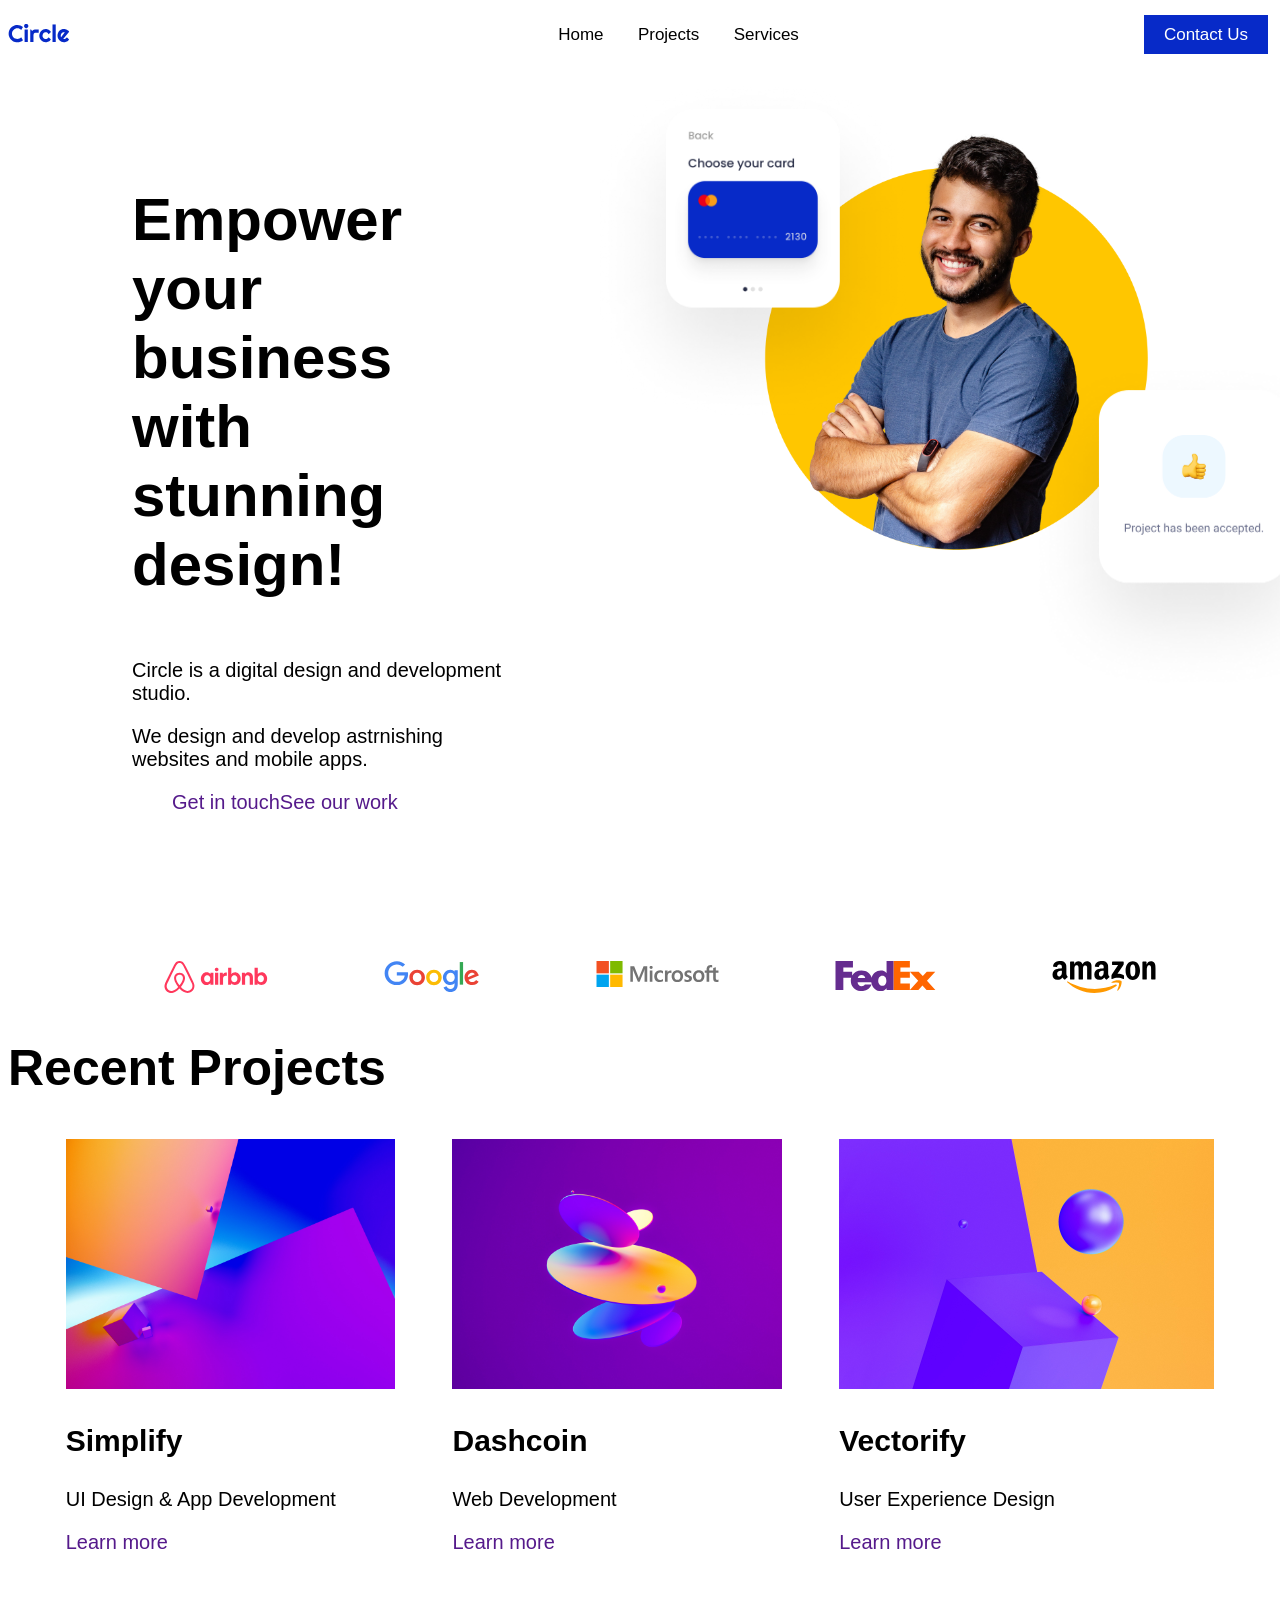
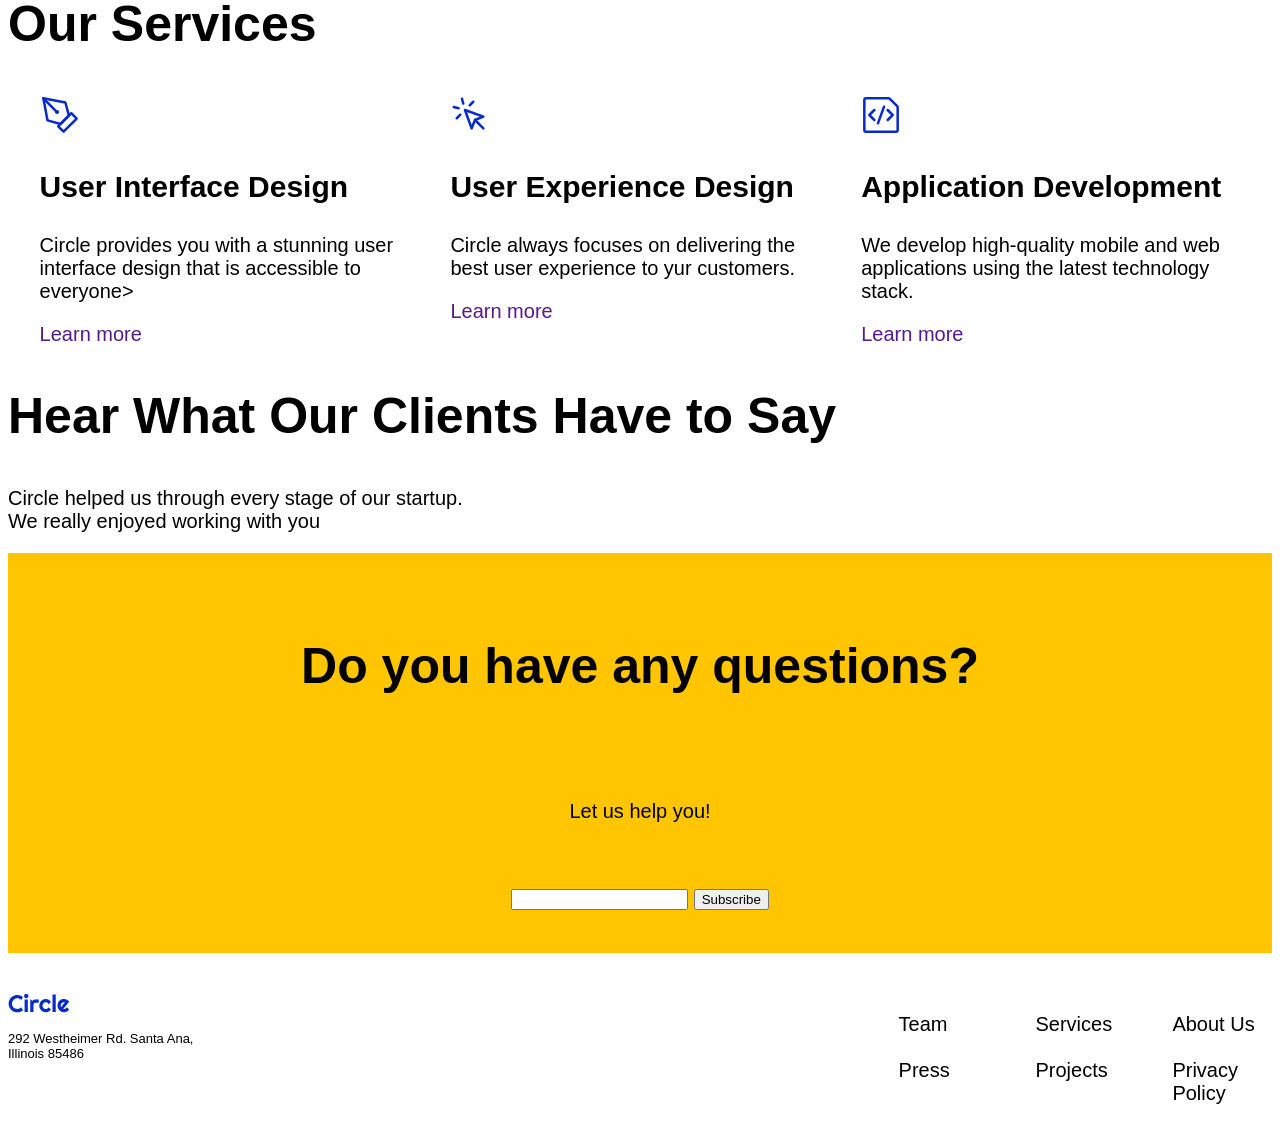
==== index.html @ 4bfaadad "repo early project" ====
<!doctype html>
<html lang="en">
  <head>
    <meta charset="UTF-8" />
    <meta name="viewport" content="width=device-width, initial-scale=1.0" />
    <title>Early Project</title>
    <link rel="stylesheet" href="style.css" />
  </head>
  <body>
    <header>
      <article class="logo">
        <object
          type="image/svg+xml"
          data="./logos-20260406T084312Z-1-001/logos/circle.svg"
          alt="Circle"
        ></object>
      </article>
      <article>
        <nav>
          <ul>
            <li>Home</li>
            <li>Projects</li>
            <li>Services</li>
          </ul>
        </nav>
      </article>
      <article>
        <a href="">Contact Us</a>
      </article>
    </header>
    <div id="hero">
      <section class="text">
        <article>
          <h1>Empower your business with stunning design!</h1>
          <p>Circle is a digital design and development studio.</p>
          <p>We design and develop astrnishing websites and mobile apps.</p>
        </article>
        <ul>
          <li><a href="">Get in touch</a></li>
          <li><a href="">See our work</a></li>
        </ul>
      </section>
      <section id="hero-images">
        <!--Two of the hero images will be edited inside this block with absolute value-->
        <img
          id="dude"
          src="./hero-section-20260406T084312Z-1-001/hero-section/hero-image.png"
        />
        <img
          id="card-1"
          src="./hero-section-20260406T084312Z-1-001/hero-section/card-1.png"
        />
        <img
          id="card-2"
          src="./hero-section-20260406T084312Z-1-001/hero-section/card-2.png"
        />
      </section>
    </div>
    <div id="logos">
      <ul>
        <li>
          <object
            type="image/svg+xml"
            data="./logos-20260406T084312Z-1-001/logos/airbnb-logo.svg"
            alt="airbnb"
          ></object>
        </li>
        <li>
          <object
            type="image/svg+xml"
            data="./logos-20260406T084312Z-1-001/logos/google-logo.svg"
            alt="google"
          ></object>
        </li>
        <li>
          <object
            type="image/svg+xml"
            data="./logos-20260406T084312Z-1-001/logos/microsoft-logo.svg"
            alt="Microsoft"
          ></object>
        </li>
        <li>
          <object
            type="image/svg+xml"
            data="./logos-20260406T084312Z-1-001/logos/fedex-logo.svg"
            alt="FedEx"
          ></object>
        </li>
        <li>
          <object
            type="image/svg+xml"
            data="./logos-20260406T084312Z-1-001/logos/amazon-logo.svg"
            alt="Amazon"
          ></object>
        </li>
      </ul>
    </div>
    <div id="projects">
      <h2>Recent Projects</h2>
      <section>
        <article>
          <img
            src="projects-section-20260406T084314Z-1-001/projects-section/1.jpg"
          />
          <h3>Simplify</h3>
          <p>UI Design & App Development</p>
          <a href="">Learn more</a>
        </article>
        <article>
          <img
            src="projects-section-20260406T084314Z-1-001/projects-section/2.jpg"
          />
          <h3>Dashcoin</h3>
          <p>Web Development</p>
          <a href="">Learn more</a>
        </article>
        <article>
          <img
            src="projects-section-20260406T084314Z-1-001/projects-section/3.jpg"
          />
          <h3>Vectorify</h3>
          <p>User Experience Design</p>
          <a href="">Learn more</a>
        </article>
      </section>
    </div>

    <div id="services">
      <h2>Our Services</h2>
      <section>
        <article>
          <object
            type="image/svg+xml"
            data="./services-section-20260406T084315Z-1-001/services-section/icons/1.svg"
          ></object>
          <h3>User Interface Design</h3>
          <p>
            Circle provides you with a stunning user interface design that is
            accessible to everyone>
          </p>
          <a href="">Learn more</a>
        </article>
        <article>
          <object
            type="image/svg+xml"
            data="./services-section-20260406T084315Z-1-001/services-section/icons/2.svg"
          ></object>
          <h3>User Experience Design</h3>
          <p>
            Circle always focuses on delivering the best user experience to yur
            customers.
          </p>
          <a href="">Learn more</a>
        </article>
        <article>
          <object
            type="image/svg+xml"
            data="./services-section-20260406T084315Z-1-001/services-section/icons/3.svg"
          ></object>
          <h3>Application Development</h3>
          <p>
            We develop high-quality mobile and web applications using the latest
            technology stack.
          </p>
          <a href="">Learn more</a>
        </article>
      </section>
    </div>
    <div id="testimonial">
      <h2>Hear What Our Clients Have to Say</h2>
      <p>
        Circle helped us through every stage of our startup. <br />We really
        enjoyed working with you
      </p>
    </div>
    <div id="newsletter">
      <h2>Do you have any questions?</h2>
      <p>Let us help you!</p>
      <div class="subscribe">
        <form action="#" method="post">
          <input type="email" placehlder=" introduce tu email" />
          <button id="btn-subscribe">Subscribe</button>
        </form>
      </div>
    </div>
    <footer>
      <section>
        <object
          type="image/svg+xml"
          data="./logos-20260406T084312Z-1-001/logos/circle.svg"
          alt="Circle"
        ></object>
        <p>292 Westheimer Rd. Santa Ana,<br />Illinois 85486</p>
      </section>
      <ul>
        <li>Team</li>
        <li>Services</li>
        <li>About Us</li>
        <li>Press</li>
        <li>Projects</li>
        <li>Privacy Policy</li>
      </ul>
    </footer>
  </body>
</html>
---- style.css ----
html,
body {
  font-family: Arial, Helvetica, sans-serif;
  font-size: 20px;
}

h1,
h2,
h3,
h4 {
  font-weight: bold;
}
h2 {
  font-size: 50px;
}
h1 {
  font-size: 60px;
}
h3 {
  font-size: 30px;
}
h4 {
  font-size: 24px;
}
a {
  text-decoration: none;
  white-space: nowrap;
}
header {
  align-items: center;
  width: 100vw;
  display: flex;
  flex-direction: row;
  justify-content: space-between;
  font-size: 17px;
}
header nav ul {
  display: flex;
  list-style: none;
  justify-content: space-evenly;
}
header a {
  padding: 10px 20px;
  margin-right: 20px;
  background-color: #072ac8;

  color: #fff;
}
header li {
  padding: 0 10%;
}
#hero {
  margin-top: 5%;
  display: grid;
  justify-content: space-evenly;
  justify-items: center;
  grid-template-columns: 1fr 1fr;
}
#hero .text {

}
#hero ul {
  text-decoration: none;
  display: grid;
  grid-template-columns: 1fr 1fr 2fr;
  list-style: none;
}
#hero li {
  text-decoration: none;
}
#hero section {
  width: 30vw;
}
#hero-images {
  width: 100%;
  display: inline-block;
  position: relative;
  max-width: 561px;
  aspect-ratio: 561/626;
}
#dude {
  width: 100%;
}
#card-1 {
  padding: 0;
  margin: 0;
  top: -5%;
  left: -30%;
  width: 90%;
  position: absolute;
  transform: translate(-20%, -10%);
}
#card-2 {
  padding: 0;
  margin: 0;
  top: 60%;
  left: 85%;
  width: 90%;
  position: absolute;
  transform: translate(-20%, -10%);
}
#logos {
  margin-top: 10%;
}
#logos ul {
  display: flex;
  justify-content: space-evenly;
  list-style: none;
}
footer p {
  font-size: 13px;
  font-weight: 10px;
}
#projects section,
#services section {
  display: flex;
  justify-content: space-evenly;
}
#projects article,
#services article {
  max-width: 30%;
}
#newsletter {
  height: 400px;
  text-align: center;
  background-color: #ffc600;
  display: flex;
  flex-direction: column;
  justify-content: space-evenly;
}
footer {
    padding-top: 40px;
  display: flex;
  justify-content: space-between;
}
footer ul {
  display: grid;
  list-style: none;
  grid-template-columns: 1fr 1fr 1fr;
  gap: 10%;
  grid-template-rows: 1fr 1fr;
}
#projects img {
  width: 100%;
  height: 250px;
}
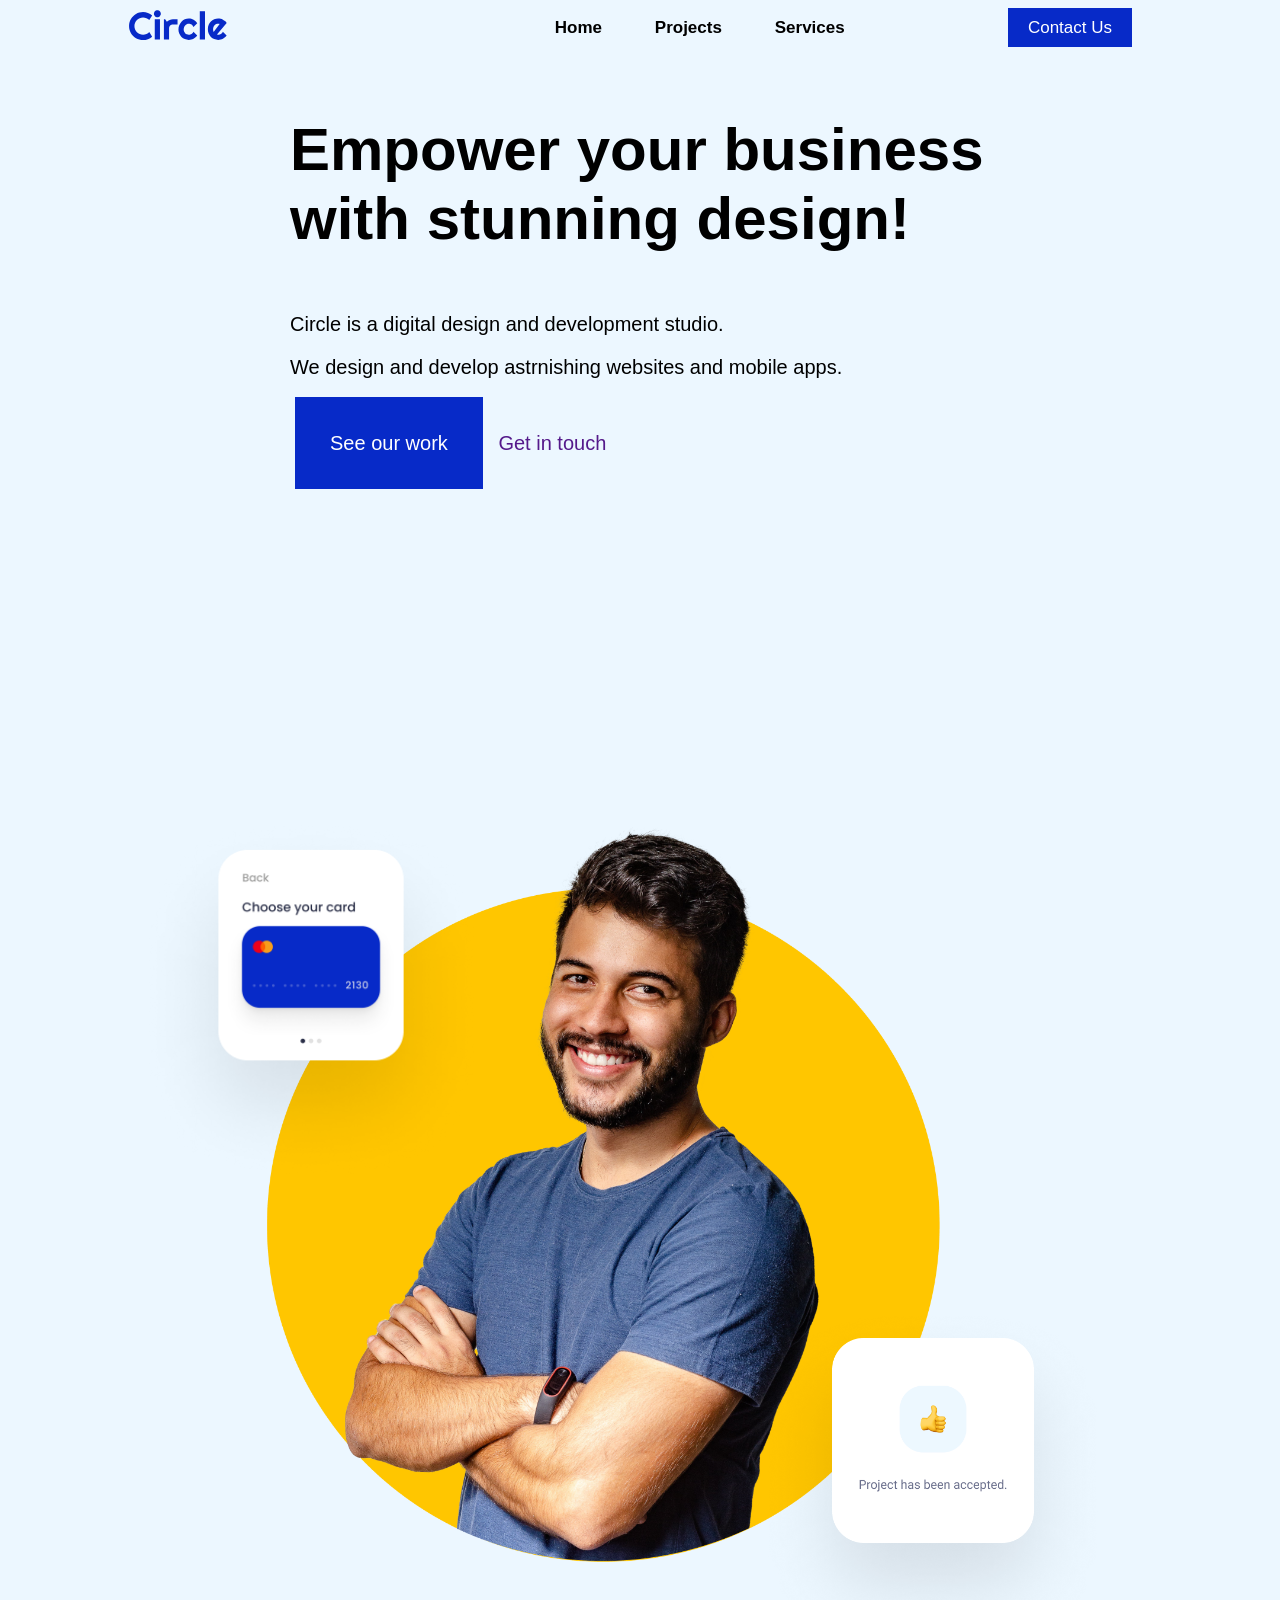
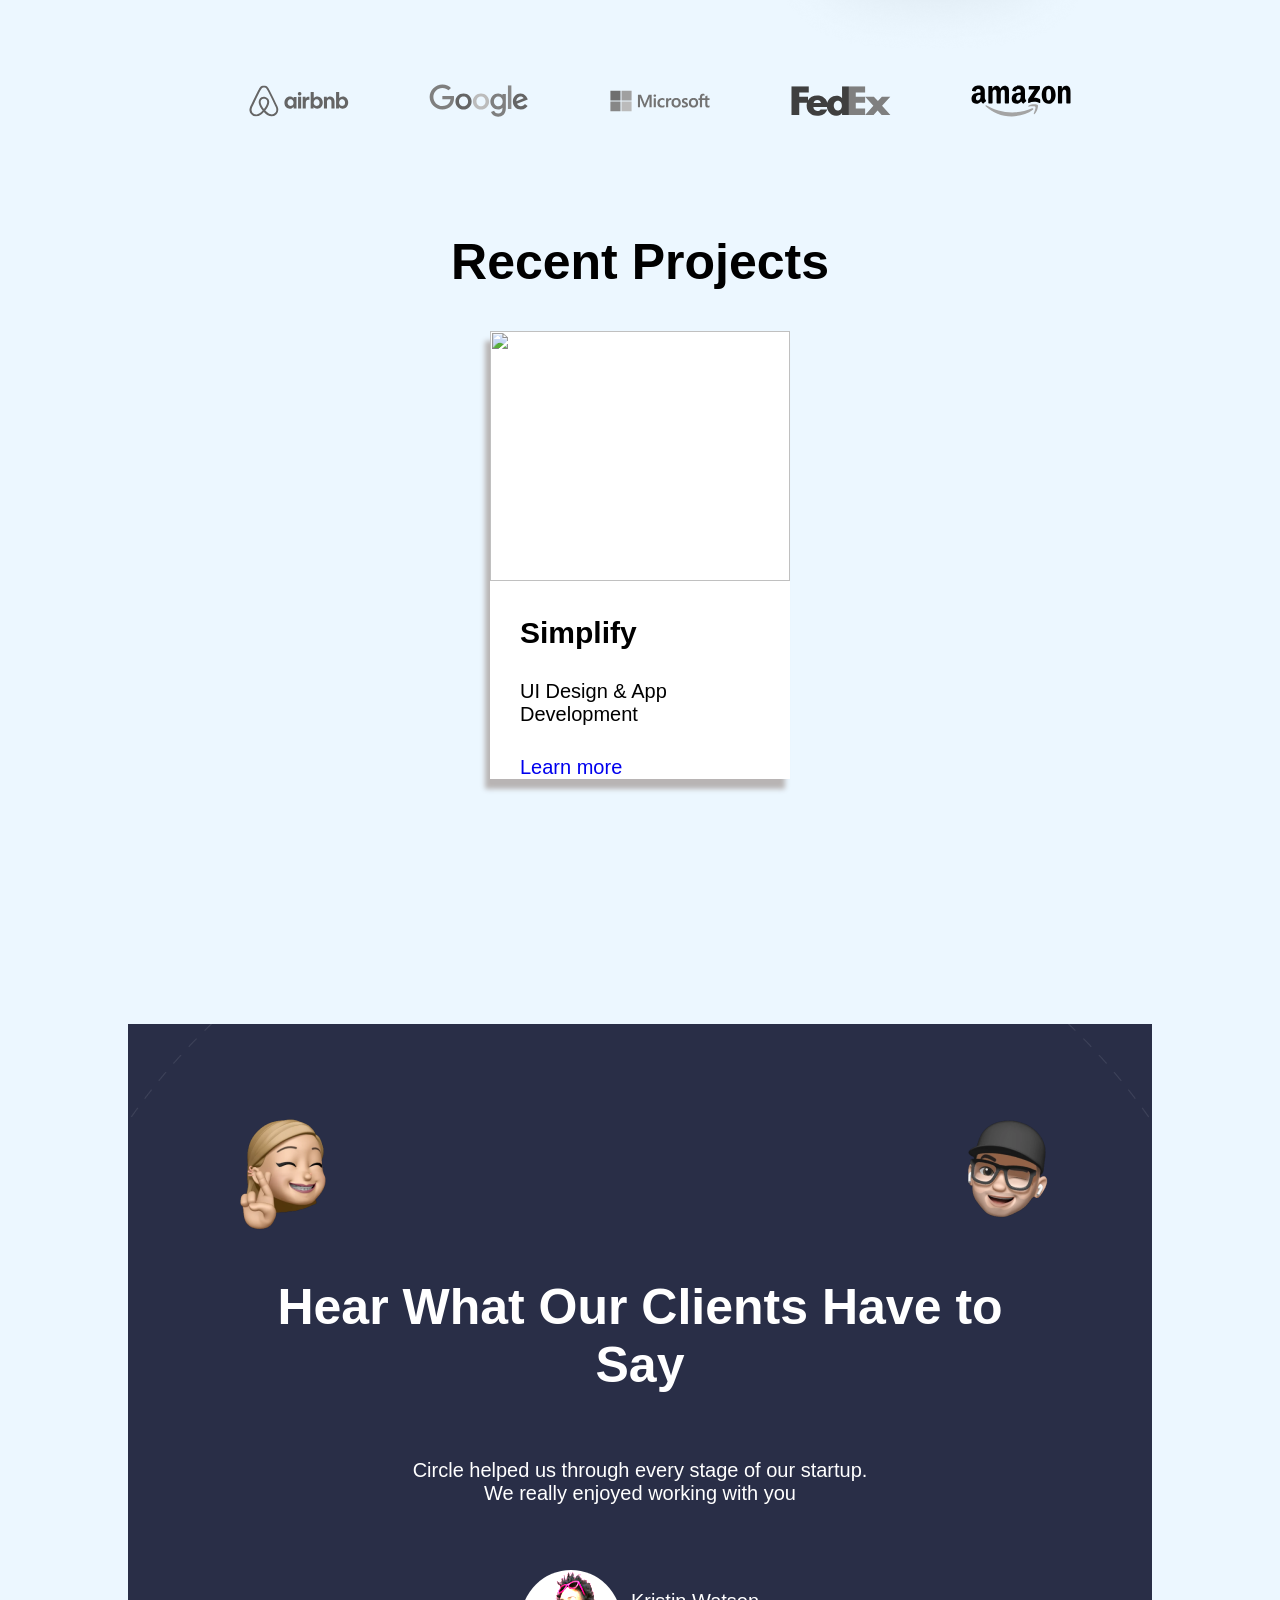
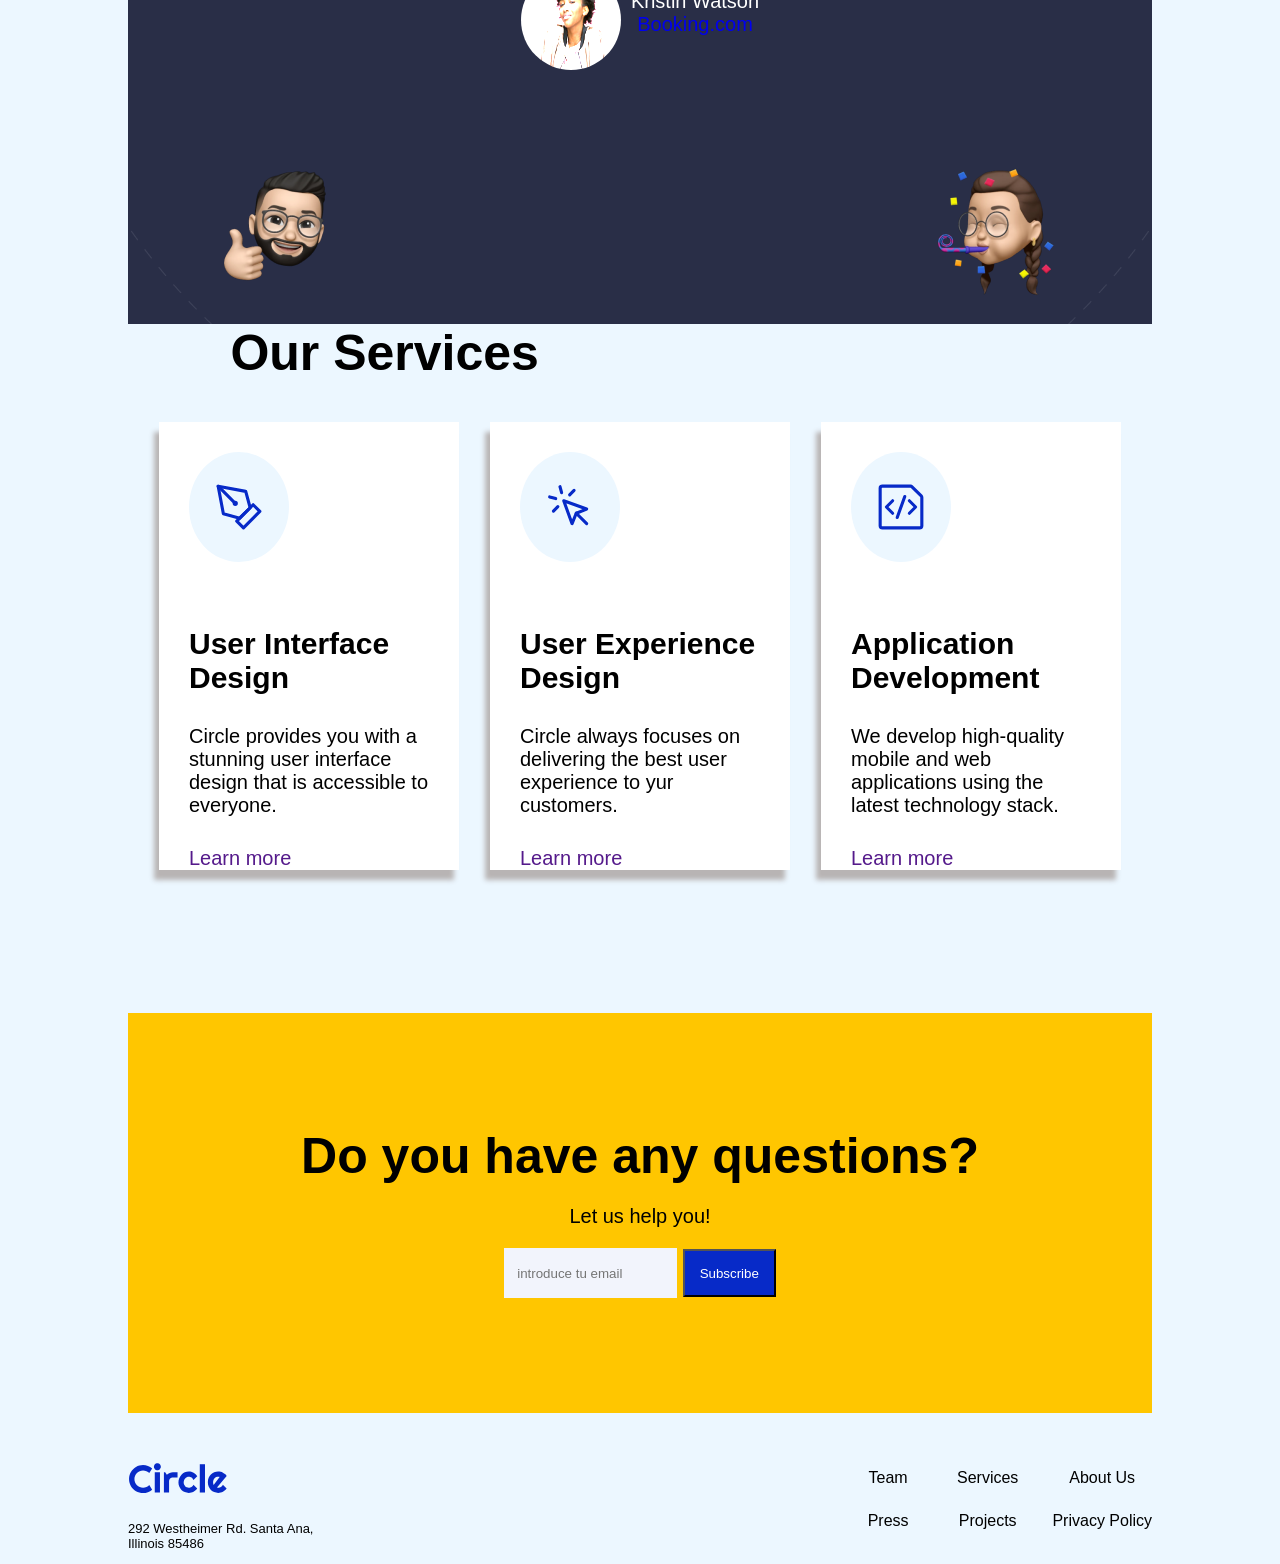
==== commit a9d87df2: "page folder moved" ====
--- a/index.html
+++ b/index.html
@@ -4,7 +4,7 @@
     <meta charset="UTF-8" />
     <meta name="viewport" content="width=device-width, initial-scale=1.0" />
     <title>Early Project</title>
-    <link rel="stylesheet" href="style.css" />
+    <link rel="stylesheet" href="./css/style-home.css" />
   </head>
   <body>
     <header>
@@ -18,14 +18,14 @@
       <article>
         <nav>
           <ul>
-            <li>Home</li>
-            <li>Projects</li>
-            <li>Services</li>
+            <li><a href="index.html">Home</a></li>
+            <li><a href="project-detail.html?uuid=1">Projects</a></li>
+            <li><a href="project-detail.html?uuid=1">Services</a></li>
           </ul>
         </nav>
       </article>
       <article>
-        <a href="">Contact Us</a>
+        <a class="contact" href="ContactUs.html">Contact Us</a>
       </article>
     </header>
     <div id="hero">
@@ -35,10 +35,10 @@
           <p>Circle is a digital design and development studio.</p>
           <p>We design and develop astrnishing websites and mobile apps.</p>
         </article>
-        <ul>
-          <li><a href="">Get in touch</a></li>
-          <li><a href="">See our work</a></li>
-        </ul>
+        <div>
+          <a class="patata" href="">See our work</a> <!--I didnt though any alternative name.-->
+          <a href="">Get in touch</a>
+        </div>
       </section>
       <section id="hero-images">
         <!--Two of the hero images will be edited inside this block with absolute value-->
@@ -76,7 +76,7 @@
           <object
             type="image/svg+xml"
             data="./logos-20260406T084312Z-1-001/logos/microsoft-logo.svg"
-            alt="Microsoft"
+            alt="microsoft"
           ></object>
         </li>
         <li>
@@ -96,35 +96,50 @@
       </ul>
     </div>
     <div id="projects">
-      <h2>Recent Projects</h2>
-      <section>
-        <article>
-          <img
-            src="projects-section-20260406T084314Z-1-001/projects-section/1.jpg"
-          />
-          <h3>Simplify</h3>
-          <p>UI Design & App Development</p>
-          <a href="">Learn more</a>
-        </article>
-        <article>
-          <img
-            src="projects-section-20260406T084314Z-1-001/projects-section/2.jpg"
-          />
-          <h3>Dashcoin</h3>
-          <p>Web Development</p>
-          <a href="">Learn more</a>
-        </article>
-        <article>
-          <img
-            src="projects-section-20260406T084314Z-1-001/projects-section/3.jpg"
-          />
-          <h3>Vectorify</h3>
-          <p>User Experience Design</p>
-          <a href="">Learn more</a>
-        </article>
-      </section>
-    </div>
-
+      <div id="projects">
+        <h2>Recent Projects</h2>
+        <section id="projects-container">
+          <article>
+            <img src="..." />
+            <h3>Simplify</h3>
+            <p>UI Design & App Development</p>
+            <a href="project-detail.html?uuid=1">Learn more</a>
+          </article>
+        </section>
+      </div>
+    </div>
+    <div id="testimonial">
+      <h2>Hear What Our Clients Have to Say</h2>
+      <p>
+        Circle helped us through every stage of our startup. <br />We really
+        enjoyed working with you
+      </p>
+      <div class="emoji">
+        <img
+          class="em1"
+          src="./testimonial-section-20260406T084315Z-1-001/testimonial-section/memoji-1.png"
+        />
+        <img
+          class="em2"
+          src="./testimonial-section-20260406T084315Z-1-001/testimonial-section/memoji-2.png"
+        />
+        <img
+          class="em3"
+          src="./testimonial-section-20260406T084315Z-1-001/testimonial-section/memoji-3.png"
+        />
+        <img
+          class="em4"
+          src="./testimonial-section-20260406T084315Z-1-001/testimonial-section/memoji-4.png"
+        />
+      </div>
+      <div class="author">
+        <img
+          class="profile"
+          src="./testimonial-section-20260406T084315Z-1-001/testimonial-section/profile.png"
+        />
+        <p>Kristin Watson<br /><a href="booking.com">Booking.com</a></p>
+      </div>
+    </div>
     <div id="services">
       <h2>Our Services</h2>
       <section>
@@ -136,7 +151,7 @@
           <h3>User Interface Design</h3>
           <p>
             Circle provides you with a stunning user interface design that is
-            accessible to everyone>
+            accessible to everyone.
           </p>
           <a href="">Learn more</a>
         </article>
@@ -166,19 +181,13 @@
         </article>
       </section>
     </div>
-    <div id="testimonial">
-      <h2>Hear What Our Clients Have to Say</h2>
-      <p>
-        Circle helped us through every stage of our startup. <br />We really
-        enjoyed working with you
-      </p>
-    </div>
+
     <div id="newsletter">
       <h2>Do you have any questions?</h2>
       <p>Let us help you!</p>
       <div class="subscribe">
         <form action="#" method="post">
-          <input type="email" placehlder=" introduce tu email" />
+          <input type="email" id="email-input" placeholder="   introduce tu email" />
           <button id="btn-subscribe">Subscribe</button>
         </form>
       </div>
@@ -201,5 +210,6 @@
         <li>Privacy Policy</li>
       </ul>
     </footer>
+    <script src="./projects.js"></script>
   </body>
 </html>
--- a/css/style-home.css
+++ b/css/style-home.css
@@ -0,0 +1,503 @@
+body {
+  font-family: Arial, Helvetica, sans-serif;
+  font-size: 20px;
+  max-width: 80vw;
+  margin: 0 auto;
+  background-color: #ecf7ff;
+}
+h1,
+h2,
+h3,
+h4 {
+  font-weight: bold;
+}
+h2 {
+  margin:0 10%;
+  font-size: 50px;
+}
+h1 {
+  font-size: 60px;
+}
+h3 {
+  font-size: 30px;
+}
+h4 {
+  font-size: 24px;
+}
+a {
+  text-decoration: none;
+  white-space: nowrap;
+  margin: 5px;
+}
+object[type="image/svg+xml"] {
+  height: 50px;
+  width: 100px;
+  transition: 0.3s ease;
+}
+/* ---- Cabecera ---- */
+
+.contact {
+  padding: 10px 20px;
+  margin-right: 20px;
+  margin-top: 30px;
+  background-color: #072ac8;
+  color: #fff;
+}
+header nav a {
+  color: black;
+  font-weight: bold;
+}
+header li {
+  padding: 0 10%;
+}
+
+/* ---- Héroe ---- */
+
+#hero .text {
+  display: flex;
+  flex-direction: column;
+  align-items: left;
+  justify-content: space-between;
+}
+.patata {
+  padding: 5%;
+  background-color: #072ac8;
+
+  color: #fff;
+}
+#hero li {
+  text-decoration: none;
+}
+#hero section {
+  width: 30vw;
+}
+#hero-images {
+  display: inline-block;
+  position: relative;
+  max-width: 561px;
+}
+#dude {
+  width: 90%;
+}
+#card-1 {
+  padding: 0;
+  margin: 0;
+  top: -5%;
+  left: -15%;
+  width: 70%;
+  position: absolute;
+  transform: translate(-20%, -10%) scale(0.7);
+}
+#card-2 {
+  padding: 0;
+  margin: 0;
+  top: 60%;
+  left: 75%;
+  width: 70%;
+  position: absolute;
+  transform: translate(-30%, -10%) scale(0.7);
+}
+/* --- Logos --- */
+#logos {
+  margin-top: 10%;
+  margin-bottom: 10%;
+}
+#logos ul {
+  display: flex;
+  justify-content: space-evenly;
+  list-style: none;
+}
+#logos li object[type="image/svg+xml"] {
+  filter: grayscale(100%);
+}
+#logos li:hover object[type="image/svg+xml"] {
+  filter: grayscale(0%);
+  transform: scale(1.3);
+}
+footer p {
+  font-size: 13px;
+  font-weight: 10px;
+}
+/* --- Projects and services --- */
+#project-content {
+  width: 100%;
+}
+#project-content img {
+  width: 100%;
+  object-fit: cover;
+}
+#project-content h1 {
+  font-size: 2rem;
+}
+#project-content div {
+  display: flex;
+  justify-content: space-between;
+}
+#projects,
+#services section {
+  display: flex;
+  justify-content: space-evenly;
+  flex-wrap: wrap;
+  margin-bottom: 10%;
+  align-items: left;
+}
+#projects article,
+#services article {
+  transition: 0.3s ease;
+  margin: 40px 0;
+  min-width: 300px;
+  background-color: #fff;
+  max-width: 20%;
+  box-shadow: -5px 10px 5px rgb(184, 180, 180);
+}
+#projects article:hover,
+#services article:hover {
+  box-shadow: -10px 14px 2px rgb(184, 180, 180);
+  transform: scale(1.05);
+}
+
+#projects p,
+#projects h3,
+#services p,
+#services h3,
+#services object[type="image/svg+xml"],
+#services a,
+#projects a {
+  margin: 10%;
+}
+#services object[type="image/svg+xml"] {
+  background-color: #ecf7ff;
+  padding: 10% 0;
+  border-radius: 50%;
+}
+/* --- Testimonial --- */
+#testimonial {
+  text-align: center;
+  color: #fff;
+  display: flex;
+  flex-direction: column;
+  align-items: center;
+  justify-content: center;
+  gap: 5%;
+  position: relative;
+  height: 900px;
+  background:
+    url("../testimonial-section-20260406T084315Z-1-001/testimonial-section/orbit.png")
+      center,
+    #292e47;
+}
+.emoji {
+  margin: 0;
+  position: absolute;
+  width: 100%;
+  height: 100%;
+  display: grid;
+  row-gap: 25%;
+  grid-template-columns: repeat(3, 1fr);
+  grid-template-rows: repeat(3, 100px);
+  grid-template-areas:
+    "a . . b"
+    ". . . ."
+    "c . . d";
+}
+.author {
+  display: flex;
+}
+.profile {
+  margin-right: 10px;
+  /* transform: scale(0.85,1); */
+  filter: brightness(2);
+  border-radius: 50%;
+  width: 100px;
+  height: 100px;
+}
+.em1,
+.em2,
+.em3,
+.em4 {
+  transform: scale(0.5);
+}
+.em1 {
+  grid-area: a;
+}
+.em2 {
+  grid-area: b;
+}
+.em3 {
+  grid-area: c;
+}
+.em4 {
+  grid-area: d;
+}
+/* --- newsletter --- */
+#newsletter {
+  height: 400px;
+  text-align: center;
+  background-color: #ffc600;
+  display: flex;
+  flex-direction: column;
+  justify-content: center;
+}
+#newsletter input {
+  max-width: 33%;
+  height: 3rem;
+}
+#newsletter button {
+  padding: 0 15px;
+  color: #FFF;
+  background-color: #072ac8;
+  height: 3rem;
+}
+input, textarea {
+  border: none;
+  background-color: #F2F4FC;
+}
+/* ---- contact section ---- */
+label {
+  display: block;
+  padding: 15px;
+  border: none;
+  color: #6c757d;
+  font-size: 0.9rem;
+}
+textarea, .complete-newsletter input {
+  width: 100%;
+  box-sizing: border-box;
+  height: 15rem;
+}
+.complete-newsletter input {
+  height: 3rem;
+}
+.email-and-phone {
+  gap: 20px;
+  display: flex;
+}
+.email-and-phone > div {
+  flex: 1; /* Esto no lo entiendo*/
+}
+.complete-newsletter button {
+  margin-top: 3em;
+  width: 100%;
+  height: 3rem;
+  background: #072ac8;
+  color: #FFF;
+  align-items: center;
+}
+/* ---- footer ---- */
+footer {
+  padding-top: 40px;
+  display: flex;
+  justify-content: space-between;
+}
+footer ul {
+  font-size: 0.8em;
+  white-space: nowrap;
+  text-align: center;
+  display: grid;
+  list-style: none;
+  grid-template-columns: 1fr 1fr 1fr;
+  gap: 10%;
+  grid-template-rows: 1fr 1fr;
+}
+#projects img {
+  object-fit: cover;
+  width: 100%;
+  height: 250px;
+}
+@media (max-width: 480px) {
+  /* Cabecera */
+  header {
+    align-items: center;
+    padding-top: 30px;
+    display: flex;
+    flex-direction: column;
+    justify-content: space-between;
+    font-size: 17px;
+  }
+  header a {
+    margin-top: 15px;
+  }
+  header nav {
+    width: 60px;
+    height: 30px;
+    margin-bottom: 30px;
+    position: relative;
+    background: url("../hamburger-svgrepo-com.svg") no-repeat center;
+    background-size: 30px;
+    transition: 0.3s ease;
+  }
+  header article {
+    margin-bottom: 20px;
+  }
+  header article.logo {
+    order: 1;
+  }
+  header article:last-child {
+    order: 2;
+    
+  }
+  header article:nth-child(2) {
+    order: 3;
+  }
+  header nav:hover {
+    background: none;
+    height: 200px;
+  }
+  header nav:hover ul,
+  header a {
+    opacity: 1;
+  }
+  header nav ul {
+    transition: 0.3s ease;
+    padding-left: 0;
+    margin-left: 0;
+    height: 200px;
+    position: absolute;
+    top: 10px;
+    opacity: 0;
+    display: flex;
+    flex-direction: column;
+    list-style: none;
+    align-items: center;
+    justify-content: space-evenly;
+  }
+ 
+}
+@media (max-width: 899px) {
+    /* Cabecera */
+  header {
+    align-items: center;
+    padding-top: 30px;
+    display: flex;
+    flex-direction: column;
+    justify-content: space-between;
+    font-size: 17px;
+  }
+  header a {
+    margin-top: 15px;
+  }
+  header nav {
+    width: 60px;
+    height: 30px;
+    margin-bottom: 90px;
+    background-size: 30px;
+    transition: 0.3s ease;
+  }
+  header article {
+    margin-bottom: 20px;
+  }
+  header article.logo {
+    order: 1;
+  }
+  header article:last-child {
+    order: 2;
+  }
+  header article:nth-child(2) {
+    order: 3;
+  }
+  header nav ul {
+    padding-left: 0;
+    margin-left: 0;
+    height: 200px;
+    top: 10px;
+    display: flex;
+    flex-direction: column;
+    list-style: none;
+    align-items: center;
+    justify-content: space-evenly;
+  }
+ /* Héroe */
+  #hero {
+    margin-top: 5%;
+    display: grid;
+    justify-content: space-evenly;
+    justify-items: center;
+    grid-template-columns: 1fr;
+    gap: 10%;
+  }
+  #hero section {
+    min-width: 300px;
+  }
+  #hero .text {
+    height: 800px;
+  }
+  #logos ul {
+    margin-top: 30%;
+    flex-direction: column;
+    align-items: center;
+    gap: 30px;
+  }
+    .emoji {
+    width: 0;
+    opacity: 0;
+  }
+  .em1,
+.em2,
+.em3,
+.em4 {
+  transform: scale(0.35);
+}
+}
+@media (max-width: 1604px) and (min-width: 900px) {
+  header {
+    align-items: center;
+    display: flex;
+    flex-direction: row;
+    justify-content: space-between;
+    font-size: 17px;
+  }
+  header nav ul {
+    display: flex;
+    list-style: none;
+    justify-content: space-evenly;
+  }
+  #hero {
+    margin: 0 5%;
+    display: grid;
+    justify-content: space-evenly;
+    justify-items: center;
+    gap: 10%;
+    grid-template-columns: 1fr;
+    grid-template-rows: 1fr 1fr;
+  }
+  #hero section {
+    min-width: 750px;
+  }
+  #hero-images {
+    width: 90%;
+
+  }
+  #hero .text {
+    min-width: 700px;
+    height: 400px;
+
+  }
+}
+
+@media (min-width: 1605px) {
+  /* ---- Cabecera ---- */
+  header {
+    align-items: center;
+    display: flex;
+    flex-direction: row;
+    justify-content: space-between;
+    font-size: 17px;
+  }
+  header nav ul {
+    display: flex;
+    list-style: none;
+    justify-content: space-evenly;
+  }
+  /* --- Héroe --- */
+  #hero {
+    margin-top: 5%;
+    display: grid;
+    justify-content: space-evenly;
+    justify-items: center;
+    gap: 10%;
+    grid-template-columns: 1fr 1fr;
+  }
+  #hero section {
+    min-width: 555px;
+  }
+}
